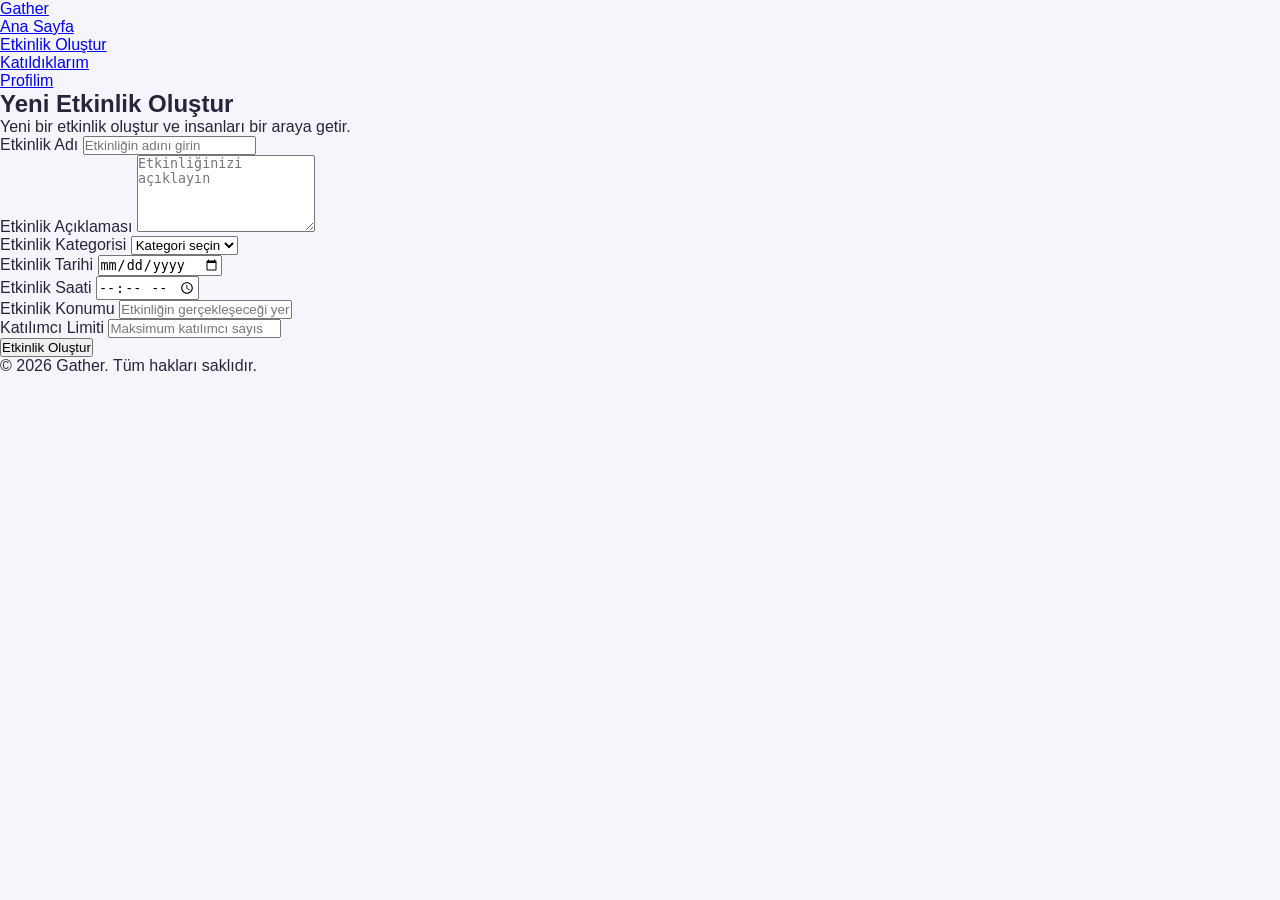
==== src/main/resources/static/create-event.html @ afca7948 "Etlinlik oluşturma sayfasının html yapısı eklendi." ====
<!DOCTYPE html>
<html lang="tr">

<head>
  <meta charset="UTF-8">
  <meta name="viewport" content="width=device-width, initial-scale=1.0">
  <title>Etkinlik Oluştur | Gather</title>
  <link rel="stylesheet" href="css/style.css">
</head>

<body>

<header>
  <nav>
    <a href="index.html" class="logo">Gather</a>

    <ul>
      <li><a href="index.html">Ana Sayfa</a></li>
      <li><a href="create-event.html">Etkinlik Oluştur</a></li>
      <li><a href="joined-events.html">Katıldıklarım</a></li>
      <li><a href="profile.html">Profilim</a></li>
    </ul>
  </nav>
</header>

<main>
  <section class="create-event-section">

    <h1>Yeni Etkinlik Oluştur</h1>
    <p>Yeni bir etkinlik oluştur ve insanları bir araya getir.</p>

    <form id="createEventForm">

      <div class="form-group">
        <label for="eventName">Etkinlik Adı</label>
        <input
                type="text"
                id="eventName"
                name="eventName"
                placeholder="Etkinliğin adını girin"
                required
        >
      </div>

      <div class="form-group">
        <label for="eventDescription">Etkinlik Açıklaması</label>
        <textarea
                id="eventDescription"
                name="eventDescription"
                placeholder="Etkinliğinizi açıklayın"
                rows="5"
                required
        ></textarea>
      </div>

      <div class="form-group">
        <label for="eventCategory">Etkinlik Kategorisi</label>
        <select id="eventCategory" name="eventCategory" required>
          <option value="">Kategori seçin</option>
          <option value="technology">Teknoloji</option>
          <option value="education">Eğitim</option>
          <option value="sports">Spor</option>
          <option value="art">Sanat</option>
          <option value="social">Sosyal</option>
        </select>
      </div>

      <div class="form-group">
        <label for="eventDate">Etkinlik Tarihi</label>
        <input
                type="date"
                id="eventDate"
                name="eventDate"
                required
        >
      </div>

      <div class="form-group">
        <label for="eventTime">Etkinlik Saati</label>
        <input
                type="time"
                id="eventTime"
                name="eventTime"
                required
        >
      </div>

      <div class="form-group">
        <label for="eventLocation">Etkinlik Konumu</label>
        <input
                type="text"
                id="eventLocation"
                name="eventLocation"
                placeholder="Etkinliğin gerçekleşeceği yer"
                required
        >
      </div>

      <div class="form-group">
        <label for="participantLimit">Katılımcı Limiti</label>
        <input
                type="number"
                id="participantLimit"
                name="participantLimit"
                placeholder="Maksimum katılımcı sayısı"
                min="1"
                required
        >
      </div>

      <button type="submit" id="createEventButton">
        Etkinlik Oluştur
      </button>

    </form>

  </section>
</main>

<footer>
  <p>&copy; 2026 Gather. Tüm hakları saklıdır.</p>
</footer>

</body>
</html>
---- src/main/resources/static/css/style.css ----
* {
    margin: 0;
    padding: 0;
    box-sizing: border-box;
}

:root {
    --primary-color: #8064c8;
    --primary-hover: #6d50b5;
    --background-color: #f7f5fc;
    --white: #ffffff;
    --text-color: #29243a;
    --secondary-text: #858093;
    --border-color: #e7e2f0;
}

body {
    font-family: Arial, sans-serif;
    background-color: var(--background-color);
    color: var(--text-color);
    min-height: 100vh;
}

.auth-container {
    min-height: 100vh;
    display: flex;
    justify-content: center;
    align-items: center;
    padding: 24px;
}

.auth-box {
    background-color: var(--white);
    width: 100%;
    max-width: 430px;
    padding: 40px;
    border-radius: 20px;
    box-shadow: 0 10px 40px rgba(55, 40, 90, 0.08);
}

.auth-box h1 {
    font-size: 32px;
    text-align: center;
    color: var(--primary-color);
    margin-bottom: 10px;
}

.auth-box > p {
    text-align: center;
    color: var(--secondary-text);
    font-size: 14px;
    margin-bottom: 30px;
}

.auth-tabs {
    display: flex;
    background-color: var(--background-color);
    padding: 5px;
    border-radius: 10px;
    margin-bottom: 30px;
}

.auth-tabs button {
    flex: 1;
    border: none;
    background: transparent;
    padding: 12px;
    border-radius: 8px;
    cursor: pointer;
    font-size: 14px;
    color: var(--secondary-text);
    transition: 0.3s;
}

.auth-tabs button.active {
    background-color: var(--white);
    color: var(--primary-color);
    font-weight: bold;
    box-shadow: 0 2px 8px rgba(55, 40, 90, 0.08);
}

.auth-box form h2 {
    font-size: 21px;
    margin-bottom: 24px;
}

.auth-box form label {
    display: block;
    font-size: 14px;
    font-weight: bold;
    margin-bottom: 8px;
}

.auth-box form input {
    display: block;
    width: 100%;
    padding: 13px 14px;
    border: 1px solid var(--border-color);
    border-radius: 9px;
    font-size: 14px;
    margin-bottom: 20px;
    outline: none;
    transition: 0.3s;
}

.auth-box form input:focus {
    border-color: var(--primary-color);
    box-shadow: 0 0 0 3px rgba(128, 100, 200, 0.12);
}

.auth-box form input::placeholder {
    color: #aaa5b5;
}

.auth-box form button {
    display: block;
    width: 100%;
    padding: 14px;
    background-color: var(--primary-color);
    color: var(--white);
    border: none;
    border-radius: 9px;
    font-size: 15px;
    font-weight: bold;
    cursor: pointer;
    transition: background-color 0.3s;
}

.auth-box form button:hover {
    background-color: var(--primary-hover);
}

[hidden] {
    display: none !important;
}

@media (max-width: 480px) {
    .auth-container {
        padding: 16px;
    }

    .auth-box {
        padding: 28px 22px;
    }

    .auth-box h1 {
        font-size: 28px;
    }

    .auth-box form h2 {
        font-size: 19px;
    }
}
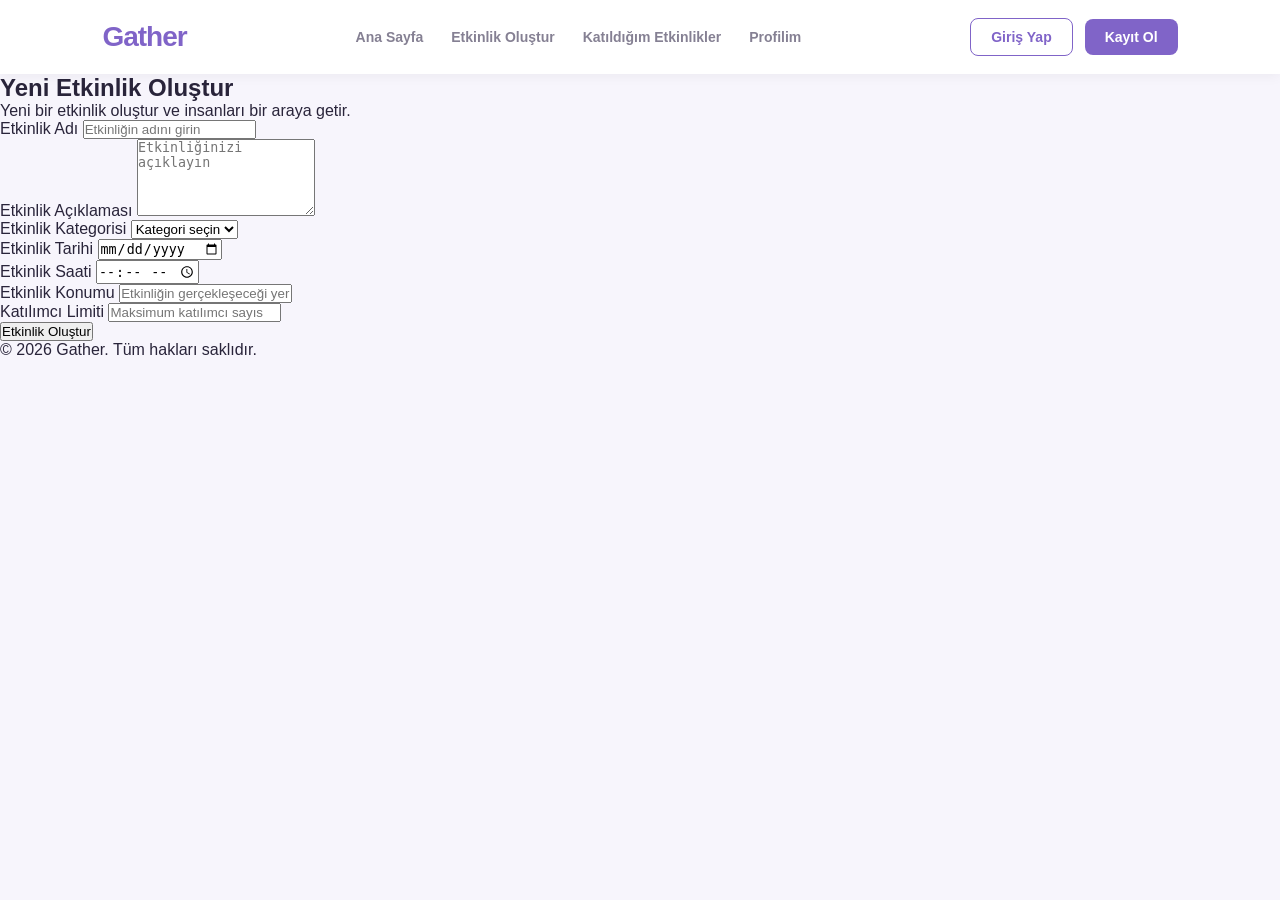
==== commit f031a7e1: "Tekrarı önlemek için ortak CSS dosyası oluşturuldu ve gerekli dosyalarda düzeltmeler yapıldı." ====
--- a/src/main/resources/static/create-event.html
+++ b/src/main/resources/static/create-event.html
@@ -6,24 +6,26 @@
   <meta charset="UTF-8">
   <meta name="viewport" content="width=device-width, initial-scale=1.0">
   <title>Etkinlik Oluştur | Gather</title>
-  <link rel="stylesheet" href="css/style.css">
+  <link rel="stylesheet" href="css/base.css">
+  <link rel="stylesheet" href="css/create-event.css">
 </head>
 
 <body>
-
-<header>
-  <nav>
-    <a href="index.html" class="logo">Gather</a>
-
-    <ul>
-      <li><a href="index.html">Ana Sayfa</a></li>
+<header class="header">
+  <nav class="navbar">
+    <a href="home.html" class="logo">Gather</a>
+    <ul class="nav-links">
+      <li><a href="home.html">Ana Sayfa</a></li>
       <li><a href="create-event.html">Etkinlik Oluştur</a></li>
-      <li><a href="joined-events.html">Katıldıklarım</a></li>
+      <li><a href="joined-events.html">Katıldığım Etkinlikler</a></li>
       <li><a href="profile.html">Profilim</a></li>
     </ul>
+    <div class="auth-buttons">
+      <a href="index.html?mode=login" class="login-btn">Giriş Yap</a>
+      <a href="index.html?mode=register" class="register-btn">Kayıt Ol</a>
+    </div>
   </nav>
 </header>
-
 <main>
   <section class="create-event-section">
 
--- a/src/main/resources/static/css/base.css
+++ b/src/main/resources/static/css/base.css
@@ -0,0 +1,125 @@
+
+* {
+    margin: 0;
+    padding: 0;
+    box-sizing: border-box;
+}
+
+:root {
+    --primary-color: #8064c8;
+    --primary-hover: #6d50b5;
+    --background-color: #f7f5fc;
+    --white: #ffffff;
+    --text-color: #29243a;
+    --secondary-text: #858093;
+    --border-color: #e7e2f0;
+}
+
+body {
+    font-family: Arial, sans-serif;
+    background-color: var(--background-color);
+    color: var(--text-color);
+    min-height: 100vh;
+}
+
+a {
+    text-decoration: none;
+    color: inherit;
+}
+
+button {
+    font-family: inherit;
+}
+
+.header{
+    width:100%;
+    background-color:var(--white);
+    padding:18px 8%;
+    box-shadow:0 2px 12px rgba(0,0,0,0.05);
+}
+.navbar{
+    display:flex;
+    align-items:center;
+    justify-content:space-between;
+    gap:30px;
+}
+.logo{
+    font-size:28px;
+    font-weight:bold;
+    color:var(--primary-color);
+    letter-spacing:-1px;
+}
+.nav-links{
+    display:flex;
+    align-items:center;
+    gap:28px;
+    list-style:none;
+}
+.nav-links a{
+    font-size:14px;
+    font-weight:600;
+    color:var(--secondary-text);
+    transition:color 0.3s;
+}
+.nav-links a:hover{
+    color:var(--primary-hover);
+}
+.auth-buttons{
+    display:flex;
+    align-items:center;
+    gap:12px;
+}
+.login-btn,.register-btn{
+    padding:10px 20px;
+    border-radius:8px;
+    font-size:14px;
+    font-weight:600;
+}
+.login-btn{
+    color:var(--primary-color);
+    border:1px solid var(--primary-color);
+}
+.register-btn{
+    background-color:var(--primary-color);
+    color:var(--white);
+    transition:background-color 0.3s;
+}
+.register-btn:hover{
+    background-color:var(--primary-hover);
+}
+@media(max-width:900px){
+    .navbar{
+        flex-wrap:wrap;
+    }
+    .nav-links{
+        order:3;
+        width:100%;
+        justify-content:center;
+        flex-wrap:wrap;
+        gap:18px;
+    }
+}
+@media(max-width:600px){
+    .header{
+        padding:16px 5%;
+    }
+    .navbar{
+        justify-content:space-between;
+    }
+    .logo{
+        font-size:24px;
+    }
+    .auth-buttons{
+        gap:7px;
+    }
+    .login-btn,.register-btn{
+        padding:8px 11px;
+        font-size:12px;
+    }
+    .nav-links{
+        gap:12px;
+    }
+    .nav-links a{
+        font-size:12px;
+    }
+}
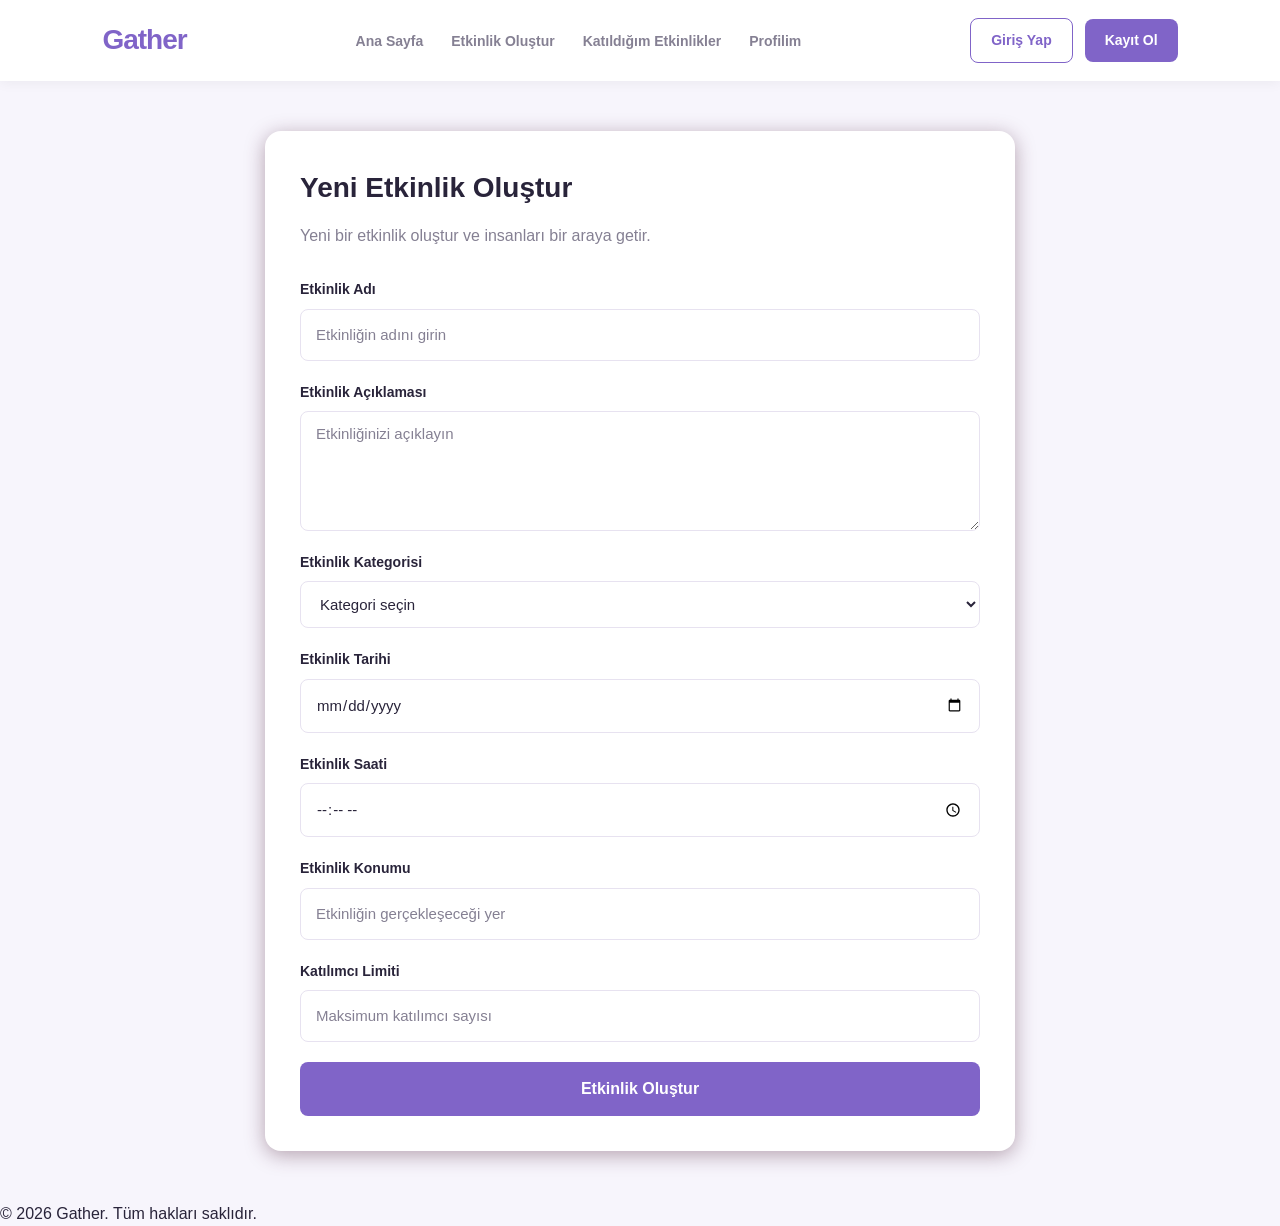
==== commit 447b6353: "CSS dosyaları arasındaki tekrarlar giderildi ve ortak stiller düzenlendi." ====
--- a/src/main/resources/static/create-event.html
+++ b/src/main/resources/static/create-event.html
@@ -1,4 +1,3 @@
-
 <!DOCTYPE html>
 <html lang="tr">
 
--- a/src/main/resources/static/css/base.css
+++ b/src/main/resources/static/css/base.css
@@ -20,6 +20,7 @@
     background-color: var(--background-color);
     color: var(--text-color);
     min-height: 100vh;
+    line-height:1.6;
 }
 
 a {
@@ -27,8 +28,9 @@
     color: inherit;
 }
 
-button {
-    font-family: inherit;
+button,
+input{
+    font: inherit;
 }
 
 .header{
--- a/src/main/resources/static/css/create-event.css
+++ b/src/main/resources/static/css/create-event.css
@@ -0,0 +1,84 @@
+
+.create-event-section{
+    max-width:750px;
+    margin:50px auto;
+    padding:35px;
+    background-color:var(--white);
+    border-radius:16px;
+    box-shadow:0 4px 20px rgba(80,36,60,0.4);
+}
+.create-event-section h1{
+    font-size:28px;
+    color:var(--text-color);
+    margin-bottom:12px;
+}
+.create-event-section p{
+    color:var(--secondary-text);
+    margin-bottom:30px;
+    line-height:1.6;
+}
+#createEventForm{
+    display:flex;
+    flex-direction:column;
+    gap:20px;
+}
+.form-group{
+    display:flex;
+    flex-direction:column;
+    gap:8px;
+}
+.form-group label{
+    font-size:14px;
+    font-weight:600;
+    color:var(--text-color);
+}
+.form-group input,
+.form-group textarea,
+.form-group select{
+    width:100%;
+    padding:13px 15px;
+    border:1px solid var(--border-color);
+    border-radius:8px;
+    background-color:var(--white);
+    color:var(--text-color);
+    font-family:inherit;
+    font-size:15px;
+    outline:none;
+    transition:border-color 0.2s;
+}
+.form-group input:focus,
+.form-group textarea:focus,
+.form-group select:focus{
+    border-color:var(--primary-color);
+}
+.form-group textarea{
+    min-height:120px;
+    resize:vertical;
+}
+.form-group input::placeholder,
+.form-group textarea::placeholder{
+    color:var(--secondary-text);
+}
+#createEventForm button{
+    padding:14px;
+    border:none;
+    border-radius:8px;
+    background-color:var(--primary-color);
+    color:var(--white);
+    font-size:16px;
+    font-weight:600;
+    cursor:pointer;
+    transition:background-color 0.2s;
+}
+#createEventForm button:hover{
+    background-color:var(--primary-hover);
+}
+@media(max-width:768px){
+    .create-event-section{
+        margin:25px 15px;
+        padding:25px 20px;
+    }
+    .create-event-section h1{
+        font-size:24px;
+    }
+}
